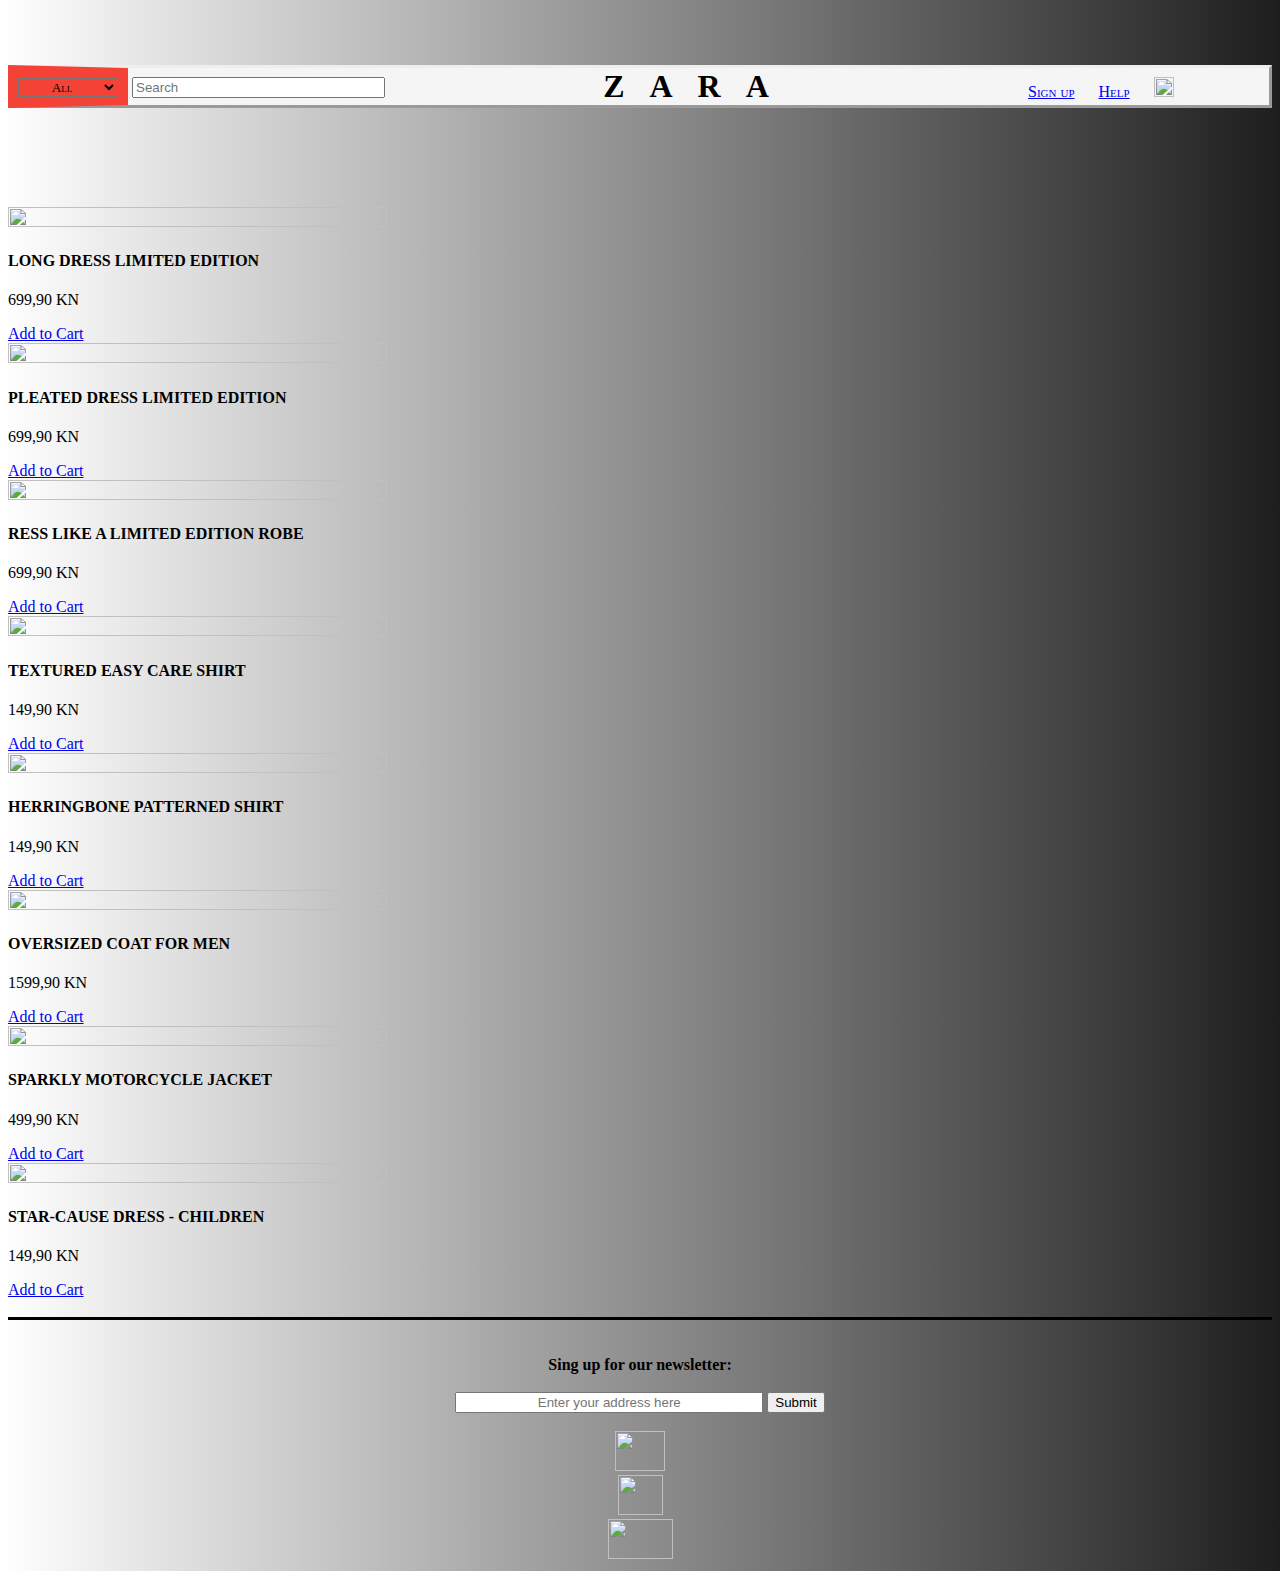
==== index.html @ e53e5387 "novi" ====
<!DOCTYPE html>
<html lang="en">
<head>
    <meta charset="UTF-8">
    <link rel="stylesheet" href="css/styles.css">
    
</head>
<body>
<br>
<br>
<div id="courses-list" class="container">
    <h1 class="heading">ZARA</h1>
    <select class="dropdown"  id='myDropdown' onchange='filterDropdown()'>
        <option style="text-align: center;" value="all" class="small-caps">All</option>
        <option style="text-align: center;" value="women"  class="small-caps">Women</option>
        <option style="text-align: center;" value="men" class="small-caps">Men</option>
        <option style="text-align: center;" value="children" class="small-caps">Children</option>
    </select>
    
    <input id="searchbar" onkeyup="search()" type="search" name="search" placeholder="Search" class="search">
    <ul class="new_pages">
        <li><a href="file:///C:/Users/ncurkovic/Projects/project/SignUp.html" class="small-caps">Sign up</a></li>
        <li><a href="file:///C:/Users/ncurkovic/Projects/project/Help.html" class="small-caps">Help</a></li>
        <li class="submenu">
            <img src="./pictures/basket.png" id="img-cart" style="width: 20px; height: 20px;">
            <div id="shopping-cart">
                    <table id="cart-content" class="u-full-width">
                        <thead>
                            <tr>
                                <th>Image</th>
                                <th>Name</th>
                                <th>Price</th>
                                <th></th>
                            </tr>
                        </thead>
                        <tbody></tbody>
                    </table>

                    <a href="#" id="clear-cart" class="button u-full-width">Clear Cart</a>
            </div>
    </li>
    </ul>
</head>
<div class="all_img">
    <div class="row" id="women">
        <div class="four columns">
            <div class="card">
                <img src="pictures/women1.jpg" class="course-image u-full-width" >
                <div class="info-card">
                    <h4>LONG DRESS LIMITED EDITION</h4>
                    <p class="price"><span class="u-pull-right ">699,90 KN</span></p>
                    <a href="#" class="u-full-width button-primary button input add-to-cart" data-id="1">Add to Cart</a>
                </div>
            </div> 
        </div>
        <div class="four columns">
                <div class="card">
                    <img src="pictures/women2.jpg" class="course-image u-full-width">
                    <div class="info-card">
                        <h4>PLEATED DRESS LIMITED EDITION</h4>
                        <p class="price"><span class="u-pull-right ">699,90 KN</span></p>
                        <a href="#" class="u-full-width button-primary button input add-to-cart" data-id="2">Add to Cart</a>
                    </div>
                </div>
        </div>
        <div class="four columns">
                <div class="card">
                    <img src="pictures/women3.jpg" class="course-image u-full-width">
                    <div class="info-card">
                        <h4>RESS LIKE A LIMITED EDITION ROBE</h4>
                        <p class="price"><span class="u-pull-right ">699,90 KN</span></p>
                        <a href="#" class="u-full-width button-primary button input add-to-cart" data-id="3">Add to Cart</a>
                    </div>
                </div> 
        </div></div>

    
    </div> 
    <div class="row" id="men">
        <div class="four columns">
            <div class="card">
                <img src="pictures/men2.jpg" class="course-image u-full-width">
                <div class="info-card">
                    <h4>TEXTURED EASY CARE SHIRT</h4>
                    <p class="price"><span class="u-pull-right ">149,90 KN</span></p>
                    <a href="#" class="u-full-width button-primary button input add-to-cart" data-id="4">Add to Cart</a>
                </div>
            </div> 
        </div>
        <div class="four columns">
                <div class="card">
                    <img src="pictures/men3.jpg" class="course-image u-full-width">
                    <div class="info-card">
                        <h4>HERRINGBONE PATTERNED SHIRT </h4>
                        <p class="price"><span class="u-pull-right ">149,90 KN</span></p>
                        <a href="#" class="u-full-width button-primary button input add-to-cart" data-id="5">Add to Cart</a>
                    </div>
                </div> 
        </div>
        <div class="four columns">
                <div class="card">
                    <img src="pictures/men1.jpg" class="course-image u-full-width">
                    <div class="info-card">
                        <h4>OVERSIZED COAT FOR MEN</h4>
                        <p class="price"><span class="u-pull-right ">1599,90 KN</span></p>
                        <a href="#" class="u-full-width button-primary button input add-to-cart" data-id="6">Add to Cart</a>
                    </div>
                </div> 
        </div></div>
        
    </div> 
    <div class="row" id="children">
            <div class="four columns">
                <div class="card">
                    <img src="pictures/children2.jpg" class="course-image u-full-width">
                    <div class="info-card">
                        <h4>SPARKLY MOTORCYCLE JACKET</h4>
                        <p class="price"><span class="u-pull-right ">499,90 KN</span></p>
                        <a href="#" class="u-full-width button-primary button input add-to-cart" data-id="7">Add to Cart</a>
                    </div>
                </div> 
            </div>
            <div class="four columns">
                    <div class="card">
                        <img src="pictures/children1.jpg" class="course-image u-full-width">
                        <div class="info-card">
                            <h4>STAR-CAUSE DRESS - CHILDREN </h4>
                            <p class="price"><span class="u-pull-right ">149,90 KN</span></p>
                            <a href="#" class="u-full-width button-primary button input add-to-cart" data-id="8">Add to Cart</a>
                        </div>
                    </div> 
            </div>
    </div>
<br>
<br>
    <footer id="footer" class="footer">
        <br>
    <br>
    <form onsubmit="return validate_form(this);" method="post">
        <label ><b>Sing up for our newsletter:</b></label><br><br>
        <input type="text" name="email" placeholder="Enter your address here"  style="width: 300px;text-align: center;" size="35"/>
        <input type="submit" value="Submit"/>
      </form>
    <br>
    <form class="soc_mreze">
        <div>
            <a href="https://www.facebook.com/Zara">
            <img src="pictures/facebook.png" width="50px" height="40px"></a>
        </div>
        <div>
            <a href="https://www.instagram.com/accounts/login/">
            <img src="pictures/instagram.png" width="45px" height="40px"></a>
        </div>
        <div>
            <a href="https://consent.youtube.com/ml?continue=https://www.youtube.com/user/zara&gl=HR&hl=en&pc=yt&uxe=23983171&src=1">
            <img src="pictures/youtube.jfif" width="65px" height="40px"></a>
        </div>
    </form>
    </footer>

    <script src="js/app.js"></script>
    <script src="js/myScript.js"></script>

</body>
</html>
---- css/styles.css ----
h1 {
  color:black;
  text-align: center;
  border-style: outset;
  border-left: 120px solid #f44336;
  background-color: whitesmoke;
  background-size: 200px;
  letter-spacing: 25px;
  /*background-image: url("./pictures/background1.jpg");*/
  background-color:whitesmoke;
  }


.dropdown {
  font-family: Georgia, 'Times New Roman', Times, serif;
  width: 100px;
  position: relative;
  top: -53px;
  left: 10px;
  background-color:#f44336;
  font-variant: small-caps;
}
.img{
  position: relative;
  display:inline-block;
  top: -53px;
  left: 10px;
}
.sign_up 
{
  position: relative;
  display: block;
  top: -950px;
  left: 10px;
}
.search {
  width: 20%;
  position: relative;
  top: -53px;
  left: 20px;
}
.small-caps {
  font-variant: small-caps;
}
.new_pages {
  position: relative;
  top: -20%;
  right: 20px;
}
li 
{
  text-decoration: beige;
  display: inline;
  position: relative;
  left: 1000px;
  margin-right: 20px;
  top: -90px;
}
footer{
  border-top-style: solid;
  text-align: center;
  
  }
.soc_mreze {
    position: relative;
    display: block;
}
body {
  background-image: linear-gradient(to right, rgb(255, 255, 255) , rgb(31, 30, 30));
}
.row {
  width: 30%;
  height: 20%;  
  position: relative;
  display: inline-block;
}
.info-card{
  display: inline-block;
  position: relative;
  align-items: center;
}
.course-image{
  display: inline-block;
  width: 100%;
  height: 100%;
  position: relative;
  
}
.sirina{
  width: 400px;
}
.btn_singin{
  position: relative;
  display: inline;
  left: 0%;
  width: 20%;
  background-color: rgba(255, 255, 255, 0.397); 
  color: black; 
  border: 2px solid #f44336;
}
.btn_singin:hover {
  background-color: #f44336;
  color: white;
  box-shadow: 0 12px 16px 0 rgba(0,0,0,0.24),0 17px 50px 0 rgba(0,0,0,0.19);
}

.help {
  font-family:'Times New Roman', Times, serif;
  font-size: large;
  text-align: center;
}
.basket_img {
  position: relative;
  display: block;
  top: -61px;
  left: 120px;
}
.btn {
  background-color: rgba(255, 255, 255, 0.404);
  color: black; 
  border: 2px solid #f44336;
  position: relative;
  display: block;
  left: 42%;
  text-decoration: none;
}
.btn:hover {
  background-color: #f44336;
  color: white;
  box-shadow: 0 12px 16px 0 rgba(0,0,0,0.24),0 17px 50px 0 rgba(0,0,0,0.19);
}
.circle_img{
  position: relative;
  display: block;
  top: -200px;
}
.img_help{
  position: relative;
  display: block;
  left: 20%;
}
.home{
  color: black;
  display: inline;
  position: relative;
  left: 40px;
  top: -105px;
}

a:visited {
  color: grey;
}
a:hover {
  color: black;
}
.four columns{
  position: relative;
  display: inline-block;
  flex-wrap: wrap;
  justify-content: center;
  left: 5%;
}
.remove {
  background-color: red;
  border-radius: 50%;
  padding: 5px 10px;
  text-decoration: none;
  color: white;
  font-weight: bold;
}
ul {
  list-style: none;
}
.submenu {
  position: relative;
}

.submenu #shopping-cart{
  display: none;
}
.submenu:hover #shopping-cart{
  display: block;
  position: absolute;
  right:0;
  top:100%;
  z-index: 1;
  background-color: white;
  padding: 20px;
  min-height: 400px;
  min-width: 300px;
}
.soc_mreze{
  display: inline-block;
  position: relative;
}
.all_img{
  display: block;
  position: relative;
}
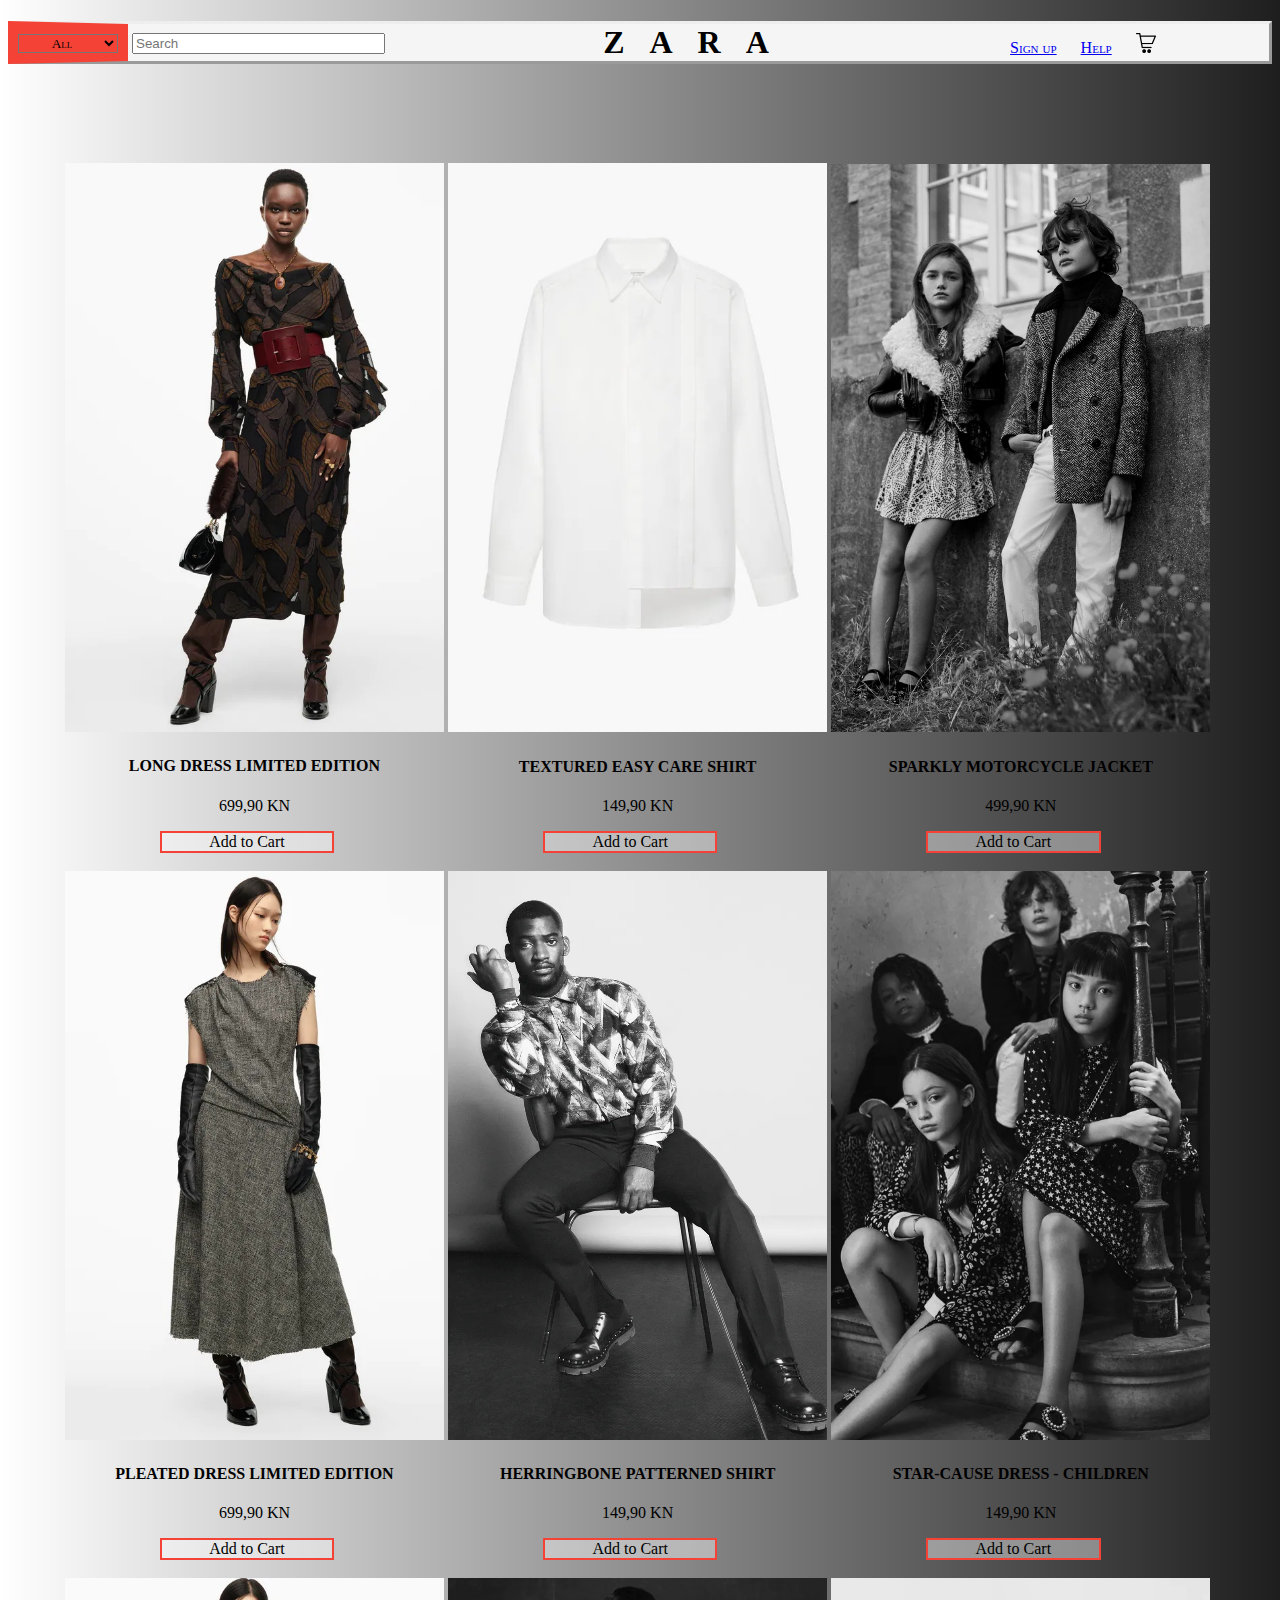
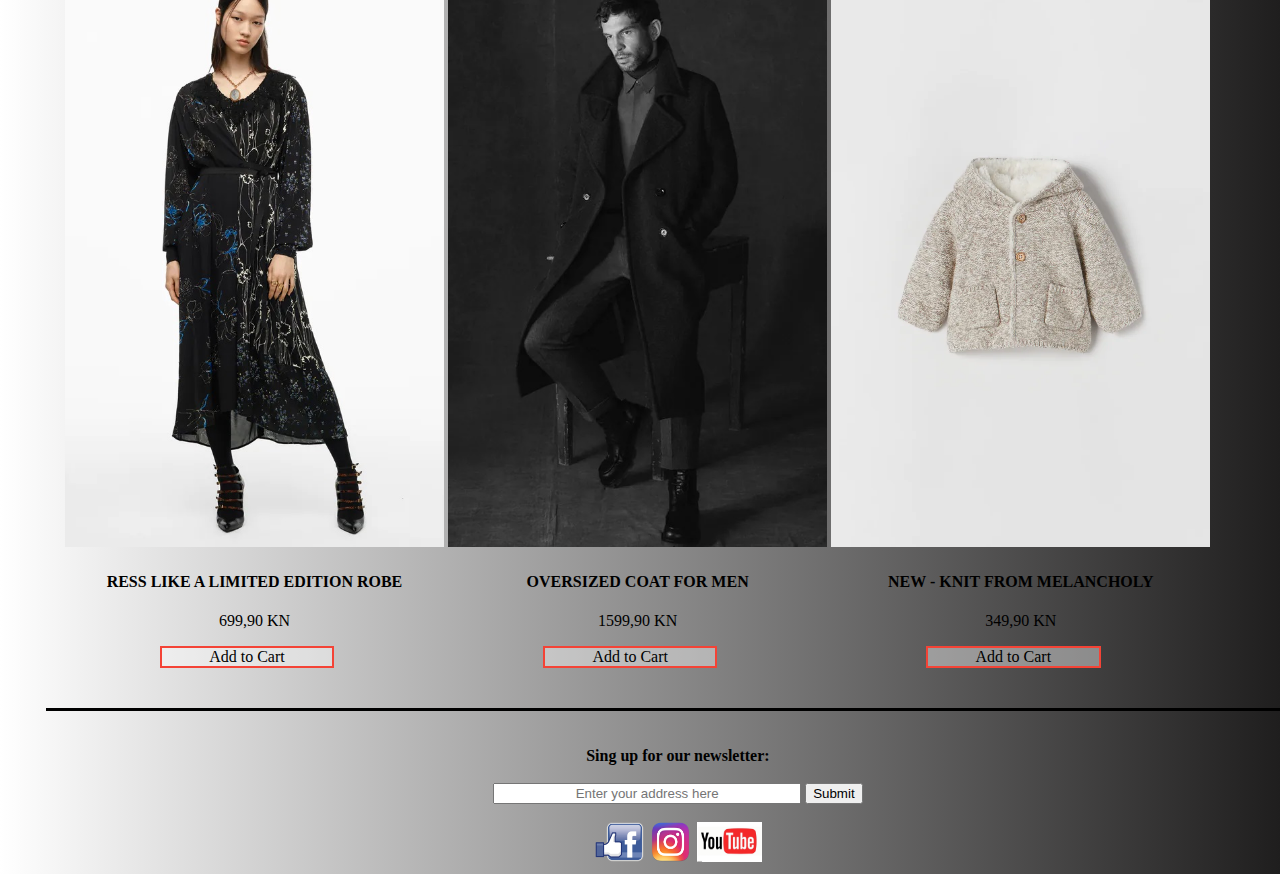
==== commit 34130765: "Cart" ====
--- a/index.html
+++ b/index.html
@@ -1,135 +1,149 @@
 <!DOCTYPE html>
 <html lang="en">
 <head>
+    <title>Web shop</title>
+    <meta charset="utf-8">
+    <meta name="viewport" content="width=device-width, initial-scale=1.0">
     <meta charset="UTF-8">
     <link rel="stylesheet" href="css/styles.css">
-    
+    <div id="courses-list" class="container">
+        <h1 class="heading">ZARA</h1>
+        <select class="dropdown"  id='myDropdown' onchange='filterDropdown()'>
+            <option style="text-align: center;" value="all" class="small-caps">All</option>
+            <option style="text-align: center;" value="women"  class="small-caps">Women</option>
+            <option style="text-align: center;" value="men" class="small-caps">Men</option>
+            <option style="text-align: center;" value="children" class="small-caps">Children</option>
+        </select>
+        
+        <input id="searchbar" onkeyup="search()" type="search" name="search" placeholder="Search" class="search">
+        <ul class="new_pages">
+            <li><a href="file:///C:/Users/ncurkovic/Projects/project/SignUp.html" class="small-caps">Sign up</a></li>
+            <li><a href="file:///C:/Users/ncurkovic/Projects/project/Help.html" class="small-caps">Help</a></li>
+            <li class="submenu">
+                <img src="./pictures/basket.png" id="img-cart" style="width: 20px; height: 20px;">
+                <div id="shopping-cart">
+                        <table id="cart-content" class="u-full-width">
+                            <thead>
+                                <tr>
+                                    <th>Image</th>
+                                    <th>Name</th>
+                                    <th>Price</th>
+                                    <th></th>
+                                </tr>
+                            </thead>
+                            <tbody></tbody>
+                        </table>
+                        <a href="#" id="clear-cart" class="button u-full-width">Clear Cart</a>
+                </div>
+        </li>
+        </ul> 
 </head>
 <body>
-<br>
-<br>
-<div id="courses-list" class="container">
-    <h1 class="heading">ZARA</h1>
-    <select class="dropdown"  id='myDropdown' onchange='filterDropdown()'>
-        <option style="text-align: center;" value="all" class="small-caps">All</option>
-        <option style="text-align: center;" value="women"  class="small-caps">Women</option>
-        <option style="text-align: center;" value="men" class="small-caps">Men</option>
-        <option style="text-align: center;" value="children" class="small-caps">Children</option>
-    </select>
-    
-    <input id="searchbar" onkeyup="search()" type="search" name="search" placeholder="Search" class="search">
-    <ul class="new_pages">
-        <li><a href="file:///C:/Users/ncurkovic/Projects/project/SignUp.html" class="small-caps">Sign up</a></li>
-        <li><a href="file:///C:/Users/ncurkovic/Projects/project/Help.html" class="small-caps">Help</a></li>
-        <li class="submenu">
-            <img src="./pictures/basket.png" id="img-cart" style="width: 20px; height: 20px;">
-            <div id="shopping-cart">
-                    <table id="cart-content" class="u-full-width">
-                        <thead>
-                            <tr>
-                                <th>Image</th>
-                                <th>Name</th>
-                                <th>Price</th>
-                                <th></th>
-                            </tr>
-                        </thead>
-                        <tbody></tbody>
-                    </table>
-
-                    <a href="#" id="clear-cart" class="button u-full-width">Clear Cart</a>
-            </div>
-    </li>
-    </ul>
-</head>
 <div class="all_img">
     <div class="row" id="women">
-        <div class="four columns">
+        <div class="columns">
             <div class="card">
                 <img src="pictures/women1.jpg" class="course-image u-full-width" >
                 <div class="info-card">
                     <h4>LONG DRESS LIMITED EDITION</h4>
                     <p class="price"><span class="u-pull-right ">699,90 KN</span></p>
                     <a href="#" class="u-full-width button-primary button input add-to-cart" data-id="1">Add to Cart</a>
+                <br>
                 </div>
             </div> 
         </div>
-        <div class="four columns">
+        <div class="columns">
                 <div class="card">
                     <img src="pictures/women2.jpg" class="course-image u-full-width">
                     <div class="info-card">
                         <h4>PLEATED DRESS LIMITED EDITION</h4>
                         <p class="price"><span class="u-pull-right ">699,90 KN</span></p>
                         <a href="#" class="u-full-width button-primary button input add-to-cart" data-id="2">Add to Cart</a>
+                        <br>
                     </div>
                 </div>
         </div>
-        <div class="four columns">
+        <div class="columns">
                 <div class="card">
                     <img src="pictures/women3.jpg" class="course-image u-full-width">
                     <div class="info-card">
                         <h4>RESS LIKE A LIMITED EDITION ROBE</h4>
                         <p class="price"><span class="u-pull-right ">699,90 KN</span></p>
                         <a href="#" class="u-full-width button-primary button input add-to-cart" data-id="3">Add to Cart</a>
+                        <br>
                     </div>
                 </div> 
-        </div></div>
-
-    
+        </div>
     </div> 
     <div class="row" id="men">
-        <div class="four columns">
+        <div class="columns">
             <div class="card">
                 <img src="pictures/men2.jpg" class="course-image u-full-width">
                 <div class="info-card">
                     <h4>TEXTURED EASY CARE SHIRT</h4>
                     <p class="price"><span class="u-pull-right ">149,90 KN</span></p>
                     <a href="#" class="u-full-width button-primary button input add-to-cart" data-id="4">Add to Cart</a>
+                    <br>
                 </div>
             </div> 
         </div>
-        <div class="four columns">
+        <div class="columns">
                 <div class="card">
                     <img src="pictures/men3.jpg" class="course-image u-full-width">
                     <div class="info-card">
                         <h4>HERRINGBONE PATTERNED SHIRT </h4>
                         <p class="price"><span class="u-pull-right ">149,90 KN</span></p>
                         <a href="#" class="u-full-width button-primary button input add-to-cart" data-id="5">Add to Cart</a>
+                        <br>
                     </div>
                 </div> 
         </div>
-        <div class="four columns">
+        <div class="columns">
                 <div class="card">
                     <img src="pictures/men1.jpg" class="course-image u-full-width">
                     <div class="info-card">
-                        <h4>OVERSIZED COAT FOR MEN</h4>
+                        <h4 style="text-align: center;">OVERSIZED COAT FOR MEN</h4>
                         <p class="price"><span class="u-pull-right ">1599,90 KN</span></p>
                         <a href="#" class="u-full-width button-primary button input add-to-cart" data-id="6">Add to Cart</a>
+                        <br>
                     </div>
                 </div> 
-        </div></div>
-        
+        </div>
     </div> 
     <div class="row" id="children">
-            <div class="four columns">
+            <div class="columns">
                 <div class="card">
                     <img src="pictures/children2.jpg" class="course-image u-full-width">
                     <div class="info-card">
                         <h4>SPARKLY MOTORCYCLE JACKET</h4>
                         <p class="price"><span class="u-pull-right ">499,90 KN</span></p>
                         <a href="#" class="u-full-width button-primary button input add-to-cart" data-id="7">Add to Cart</a>
+                        <br>
                     </div>
                 </div> 
             </div>
-            <div class="four columns">
+            <div class="columns">
                     <div class="card">
                         <img src="pictures/children1.jpg" class="course-image u-full-width">
                         <div class="info-card">
                             <h4>STAR-CAUSE DRESS - CHILDREN </h4>
                             <p class="price"><span class="u-pull-right ">149,90 KN</span></p>
                             <a href="#" class="u-full-width button-primary button input add-to-cart" data-id="8">Add to Cart</a>
+                            <br>
                         </div>
                     </div> 
             </div>
+            <div class="columns">
+                <div class="card">
+                    <img src="pictures/children3" class="course-image u-full-width">
+                    <div class="info-card">
+                        <h4>NEW - KNIT FROM MELANCHOLY </h4>
+                        <p class="price"><span class="u-pull-right ">349,90 KN</span></p>
+                        <a href="#" class="u-full-width button-primary button input add-to-cart" data-id="8">Add to Cart</a>
+                        <br>
+                    </div>
+                </div> 
+        </div>
     </div>
 <br>
 <br>
@@ -142,16 +156,16 @@
         <input type="submit" value="Submit"/>
       </form>
     <br>
-    <form class="soc_mreze">
-        <div>
+    <div >
+        <div class="soc_mreze">
             <a href="https://www.facebook.com/Zara">
             <img src="pictures/facebook.png" width="50px" height="40px"></a>
         </div>
-        <div>
+        <div class="soc_mreze">
             <a href="https://www.instagram.com/accounts/login/">
             <img src="pictures/instagram.png" width="45px" height="40px"></a>
         </div>
-        <div>
+        <div class="soc_mreze">
             <a href="https://consent.youtube.com/ml?continue=https://www.youtube.com/user/zara&gl=HR&hl=en&pc=yt&uxe=23983171&src=1">
             <img src="pictures/youtube.jfif" width="65px" height="40px"></a>
         </div>
--- a/css/styles.css
+++ b/css/styles.css
@@ -46,7 +46,7 @@
 .new_pages {
   position: relative;
   top: -20%;
-  right: 20px;
+  right: 3%;
 }
 li 
 {
@@ -69,16 +69,15 @@
 body {
   background-image: linear-gradient(to right, rgb(255, 255, 255) , rgb(31, 30, 30));
 }
+
 .row {
   width: 30%;
   height: 20%;  
   position: relative;
-  display: inline-block;
+  display:inline-block;
 }
 .info-card{
-  display: inline-block;
-  position: relative;
-  align-items: center;
+  text-align: center;
 }
 .course-image{
   display: inline-block;
@@ -116,16 +115,17 @@
   top: -61px;
   left: 120px;
 }
-.btn {
+.button {
+  width: 45%;
   background-color: rgba(255, 255, 255, 0.404);
   color: black; 
   border: 2px solid #f44336;
   position: relative;
   display: block;
-  left: 42%;
   text-decoration: none;
-}
-.btn:hover {
+  left: 25%;
+}
+.button:hover {
   background-color: #f44336;
   color: white;
   box-shadow: 0 12px 16px 0 rgba(0,0,0,0.24),0 17px 50px 0 rgba(0,0,0,0.19);
@@ -154,11 +154,9 @@
 a:hover {
   color: black;
 }
-.four columns{
+.columns{
   position: relative;
   display: inline-block;
-  flex-wrap: wrap;
-  justify-content: center;
   left: 5%;
 }
 .remove {
@@ -197,4 +195,11 @@
 .all_img{
   display: block;
   position: relative;
-}+  left: 3%;
+}
+
+.column,
+.columns {
+  width: 100%;
+  float: left;
+  box-sizing: border-box; }